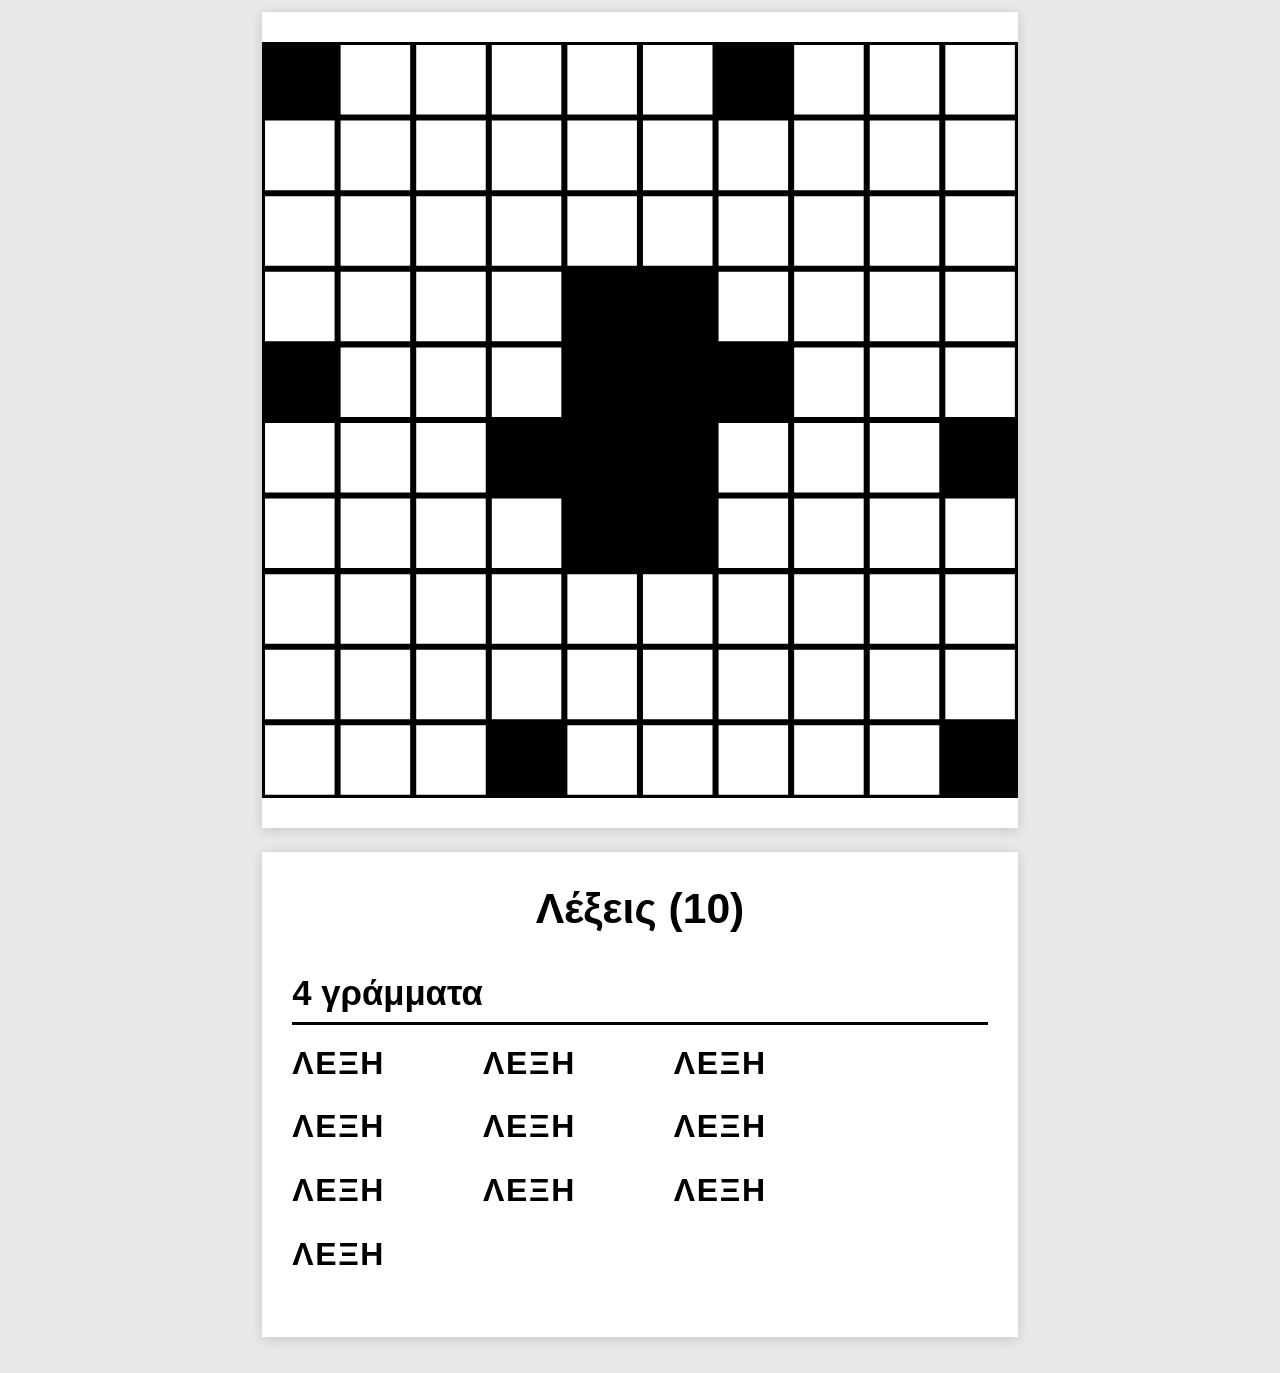
==== output/test_10.html @ add833e5 "perf: restrict long slots and rebalance 12x12 fill heuristics Co-authored-by: Cursor <cursoragent@cu" ====
<!DOCTYPE html>
<html lang="el">
<head>
  <meta charset="utf-8">
  <meta name="viewport" content="width=device-width, initial-scale=1">
  <title>Σταυρόλεξο</title>
  <link rel="stylesheet" href="/static/print.css">
  <style>
    :root {
      --grid-size-mm: 200.0mm;
    }
  </style>
</head>
<body>
  <section class="page page-grid" aria-label="Σελίδα πλέγματος">
    <h1 class="visually-hidden">Σταυρόλεξο — Πλέγμα</h1>
    <div class="grid-wrap">
      <svg xmlns="http://www.w3.org/2000/svg" viewBox="0 0 1000 1000" class="crossword-svg" role="img" aria-label="Πλέγμα σταυρόλεξου" shape-rendering="geometricPrecision">
<rect x="0" y="0" width="1000" height="1000" fill="#ffffff"/>
<rect x="0" y="0" width="100" height="100" fill="#000000" stroke="none"/>
<rect x="600" y="0" width="100" height="100" fill="#000000" stroke="none"/>
<rect x="400" y="300" width="100" height="100" fill="#000000" stroke="none"/>
<rect x="500" y="300" width="100" height="100" fill="#000000" stroke="none"/>
<rect x="0" y="400" width="100" height="100" fill="#000000" stroke="none"/>
<rect x="400" y="400" width="100" height="100" fill="#000000" stroke="none"/>
<rect x="500" y="400" width="100" height="100" fill="#000000" stroke="none"/>
<rect x="600" y="400" width="100" height="100" fill="#000000" stroke="none"/>
<rect x="300" y="500" width="100" height="100" fill="#000000" stroke="none"/>
<rect x="400" y="500" width="100" height="100" fill="#000000" stroke="none"/>
<rect x="500" y="500" width="100" height="100" fill="#000000" stroke="none"/>
<rect x="900" y="500" width="100" height="100" fill="#000000" stroke="none"/>
<rect x="400" y="600" width="100" height="100" fill="#000000" stroke="none"/>
<rect x="500" y="600" width="100" height="100" fill="#000000" stroke="none"/>
<rect x="300" y="900" width="100" height="100" fill="#000000" stroke="none"/>
<rect x="900" y="900" width="100" height="100" fill="#000000" stroke="none"/>
<line x1="0" y1="0" x2="0" y2="1000" stroke="#000000" stroke-width="8" stroke-linecap="square"/>
<line x1="0" y1="0" x2="1000" y2="0" stroke="#000000" stroke-width="8" stroke-linecap="square"/>
<line x1="100" y1="0" x2="100" y2="1000" stroke="#000000" stroke-width="8" stroke-linecap="square"/>
<line x1="0" y1="100" x2="1000" y2="100" stroke="#000000" stroke-width="8" stroke-linecap="square"/>
<line x1="200" y1="0" x2="200" y2="1000" stroke="#000000" stroke-width="8" stroke-linecap="square"/>
<line x1="0" y1="200" x2="1000" y2="200" stroke="#000000" stroke-width="8" stroke-linecap="square"/>
<line x1="300" y1="0" x2="300" y2="1000" stroke="#000000" stroke-width="8" stroke-linecap="square"/>
<line x1="0" y1="300" x2="1000" y2="300" stroke="#000000" stroke-width="8" stroke-linecap="square"/>
<line x1="400" y1="0" x2="400" y2="1000" stroke="#000000" stroke-width="8" stroke-linecap="square"/>
<line x1="0" y1="400" x2="1000" y2="400" stroke="#000000" stroke-width="8" stroke-linecap="square"/>
<line x1="500" y1="0" x2="500" y2="1000" stroke="#000000" stroke-width="8" stroke-linecap="square"/>
<line x1="0" y1="500" x2="1000" y2="500" stroke="#000000" stroke-width="8" stroke-linecap="square"/>
<line x1="600" y1="0" x2="600" y2="1000" stroke="#000000" stroke-width="8" stroke-linecap="square"/>
<line x1="0" y1="600" x2="1000" y2="600" stroke="#000000" stroke-width="8" stroke-linecap="square"/>
<line x1="700" y1="0" x2="700" y2="1000" stroke="#000000" stroke-width="8" stroke-linecap="square"/>
<line x1="0" y1="700" x2="1000" y2="700" stroke="#000000" stroke-width="8" stroke-linecap="square"/>
<line x1="800" y1="0" x2="800" y2="1000" stroke="#000000" stroke-width="8" stroke-linecap="square"/>
<line x1="0" y1="800" x2="1000" y2="800" stroke="#000000" stroke-width="8" stroke-linecap="square"/>
<line x1="900" y1="0" x2="900" y2="1000" stroke="#000000" stroke-width="8" stroke-linecap="square"/>
<line x1="0" y1="900" x2="1000" y2="900" stroke="#000000" stroke-width="8" stroke-linecap="square"/>
<line x1="1000" y1="0" x2="1000" y2="1000" stroke="#000000" stroke-width="8" stroke-linecap="square"/>
<line x1="0" y1="1000" x2="1000" y2="1000" stroke="#000000" stroke-width="8" stroke-linecap="square"/>
</svg>
    </div>
  </section>

  <section class="page page-words words-sparse" aria-label="Σελίδα λέξεων">
    <h1 class="words-title">Λέξεις (10)</h1>
    
    <div class="word-group">
      <h2>4 γράμματα</h2>
      <ul class="word-list">
        
        <li>ΛΕΞΗ</li>
        
        <li>ΛΕΞΗ</li>
        
        <li>ΛΕΞΗ</li>
        
        <li>ΛΕΞΗ</li>
        
        <li>ΛΕΞΗ</li>
        
        <li>ΛΕΞΗ</li>
        
        <li>ΛΕΞΗ</li>
        
        <li>ΛΕΞΗ</li>
        
        <li>ΛΕΞΗ</li>
        
        <li>ΛΕΞΗ</li>
        
      </ul>
    </div>
    
  </section>
</body>
</html>
---- static/print.css ----
/* Printable crossword — 2 pages A4, SVG grid, high contrast */

@page {
  size: A4 portrait;
  margin: 5mm;
}

* {
  box-sizing: border-box;
}

html, body {
  margin: 0;
  padding: 0;
  background: #fff;
  color: #000;
  font-family: "Segoe UI", Arial, Helvetica, sans-serif;
  -webkit-print-color-adjust: exact;
  print-color-adjust: exact;
}

.page {
  width: 200mm;
  min-height: 287mm;
  max-height: 287mm;
  overflow: hidden;
  page-break-after: always;
  break-after: page;
  display: flex;
  flex-direction: column;
  align-items: center;
}

.page:last-child {
  page-break-after: auto;
  break-after: auto;
}

.visually-hidden {
  position: absolute;
  width: 1px;
  height: 1px;
  padding: 0;
  margin: -1px;
  overflow: hidden;
  clip: rect(0, 0, 0, 0);
  white-space: nowrap;
  border: 0;
}

/* --- Page 1: SVG grid --- */

.page-grid {
  justify-content: center;
  padding: 0;
}

.grid-wrap {
  display: flex;
  align-items: center;
  justify-content: center;
  width: 200mm;
  height: 287mm;
  flex: 0 0 auto;
}

.crossword-svg {
  display: block;
  width: var(--grid-size-mm);
  height: var(--grid-size-mm);
  max-width: 200mm;
  max-height: 287mm;
  margin: 0 auto;
}

/* --- Page 2: Word list --- */

.page-words {
  justify-content: flex-start;
  padding: 4mm 2mm 0;
  width: 200mm;
}

.words-title {
  font-size: 30pt;
  font-weight: 800;
  line-height: 1.2;
  margin: 0 0 10mm;
  text-align: center;
  width: 100%;
}

.word-group {
  width: 100%;
  margin-bottom: 8mm;
  page-break-inside: avoid;
  break-inside: avoid;
}

.word-group h2 {
  font-size: 24pt;
  font-weight: 800;
  line-height: 1.25;
  margin: 0 0 4mm;
  border-bottom: 3px solid #000;
  padding-bottom: 2mm;
}

.word-list {
  list-style: none;
  margin: 0;
  padding: 0;
  display: flex;
  flex-wrap: wrap;
  gap: 5mm 10mm;
  align-items: baseline;
}

.word-list li {
  font-size: 22pt;
  font-weight: 700;
  line-height: 1.35;
  letter-spacing: 0.05em;
  min-width: 22%;
}

/* Fewer words → larger type */
.page-words.words-sparse .words-title { font-size: 32pt; }
.page-words.words-sparse .word-group h2 { font-size: 26pt; }
.page-words.words-sparse .word-list li { font-size: 24pt; line-height: 1.4; }

/* Medium word count */
.page-words.words-medium .words-title { font-size: 28pt; }
.page-words.words-medium .word-group h2 { font-size: 22pt; }
.page-words.words-medium .word-list li { font-size: 19pt; min-width: 20%; }

/* Many words → compact but readable */
.page-words.words-dense .words-title { font-size: 24pt; margin-bottom: 6mm; }
.page-words.words-dense .word-group { margin-bottom: 5mm; }
.page-words.words-dense .word-group h2 { font-size: 18pt; margin-bottom: 2mm; }
.page-words.words-dense .word-list { gap: 3mm 6mm; }
.page-words.words-dense .word-list li { font-size: 15pt; min-width: 16%; line-height: 1.3; }

/* Screen preview */
@media screen {
  body {
    padding: 12px;
    background: #e8e8e8;
  }

  .page {
    background: #fff;
    margin: 0 auto 24px;
    box-shadow: 0 2px 12px rgba(0, 0, 0, 0.15);
    padding: 8mm;
    max-width: 210mm;
    min-height: auto;
    max-height: none;
    overflow: visible;
  }

  .grid-wrap {
    height: auto;
    min-height: 280px;
  }

  .crossword-svg {
    width: min(var(--grid-size-mm), 90vw);
    height: min(var(--grid-size-mm), 90vw);
  }
}

@media print {
  html, body {
    width: 210mm;
    background: #fff;
  }

  body {
    margin: 0;
    padding: 0;
  }

  .page {
    box-shadow: none;
    margin: 0 auto;
    padding: 0;
    width: 200mm;
    min-height: 287mm;
    max-height: 287mm;
    overflow: hidden;
  }

  .page-grid .grid-wrap {
    height: 287mm;
  }

  .crossword-svg {
    width: 200mm;
    height: 200mm;
  }

  .page-words {
    padding-top: 3mm;
  }
}
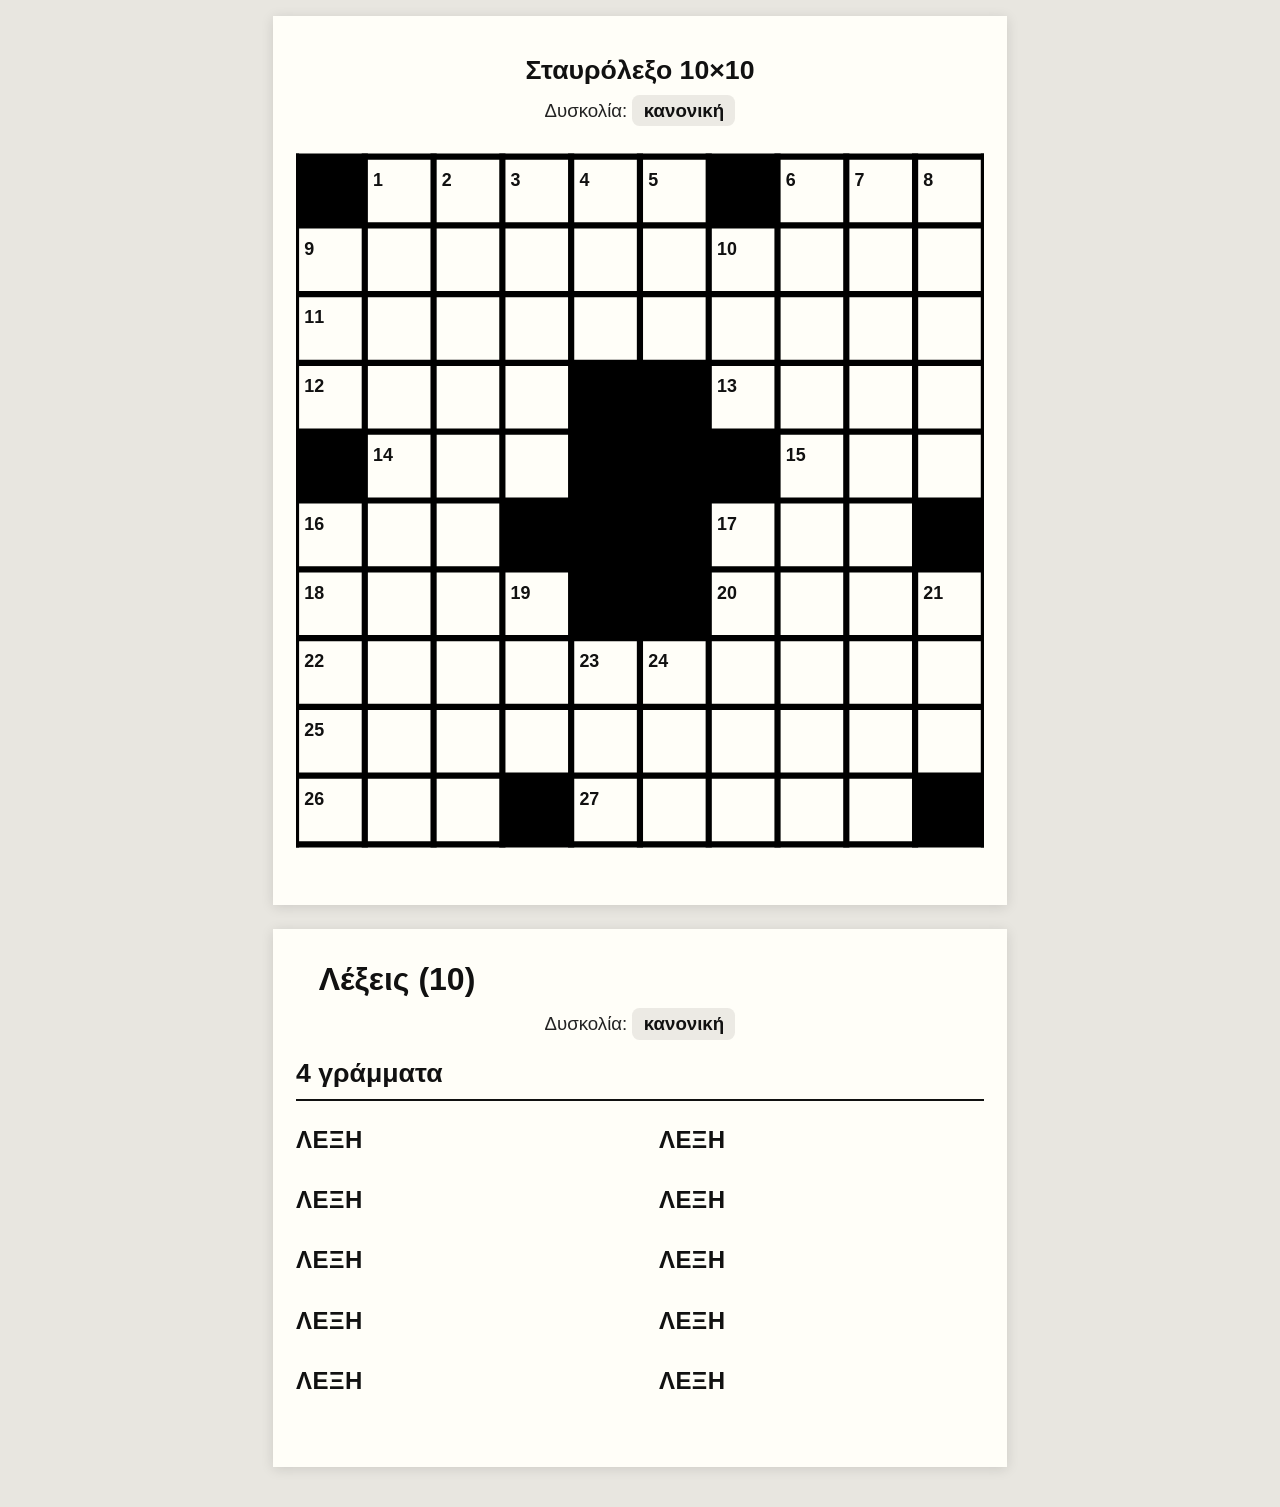
==== commit f2958b5f: "improve crossword print layout and large-print readability Co-authored-by: Cursor <cursoragent@curso" ====
--- a/output/test_10.html
+++ b/output/test_10.html
@@ -7,16 +7,27 @@
   <link rel="stylesheet" href="/static/print.css">
   <style>
     :root {
-      --grid-size-mm: 200.0mm;
+      --grid-size-mm: 186.0mm;
     }
   </style>
 </head>
 <body>
   <section class="page page-grid" aria-label="Σελίδα πλέγματος">
-    <h1 class="visually-hidden">Σταυρόλεξο — Πλέγμα</h1>
+    <header class="print-header">
+      <h1 class="print-title">Σταυρόλεξο 10×10</h1>
+      <p class="print-meta">
+        Δυσκολία:
+        <span class="difficulty-badge difficulty-normal">
+          κανονική
+        </span>
+      </p>
+    </header>
+
+    
+
     <div class="grid-wrap">
       <svg xmlns="http://www.w3.org/2000/svg" viewBox="0 0 1000 1000" class="crossword-svg" role="img" aria-label="Πλέγμα σταυρόλεξου" shape-rendering="geometricPrecision">
-<rect x="0" y="0" width="1000" height="1000" fill="#ffffff"/>
+<rect x="0" y="0" width="1000" height="1000" fill="#fffef8"/>
 <rect x="0" y="0" width="100" height="100" fill="#000000" stroke="none"/>
 <rect x="600" y="0" width="100" height="100" fill="#000000" stroke="none"/>
 <rect x="400" y="300" width="100" height="100" fill="#000000" stroke="none"/>
@@ -33,34 +44,70 @@
 <rect x="500" y="600" width="100" height="100" fill="#000000" stroke="none"/>
 <rect x="300" y="900" width="100" height="100" fill="#000000" stroke="none"/>
 <rect x="900" y="900" width="100" height="100" fill="#000000" stroke="none"/>
-<line x1="0" y1="0" x2="0" y2="1000" stroke="#000000" stroke-width="8" stroke-linecap="square"/>
-<line x1="0" y1="0" x2="1000" y2="0" stroke="#000000" stroke-width="8" stroke-linecap="square"/>
-<line x1="100" y1="0" x2="100" y2="1000" stroke="#000000" stroke-width="8" stroke-linecap="square"/>
-<line x1="0" y1="100" x2="1000" y2="100" stroke="#000000" stroke-width="8" stroke-linecap="square"/>
-<line x1="200" y1="0" x2="200" y2="1000" stroke="#000000" stroke-width="8" stroke-linecap="square"/>
-<line x1="0" y1="200" x2="1000" y2="200" stroke="#000000" stroke-width="8" stroke-linecap="square"/>
-<line x1="300" y1="0" x2="300" y2="1000" stroke="#000000" stroke-width="8" stroke-linecap="square"/>
-<line x1="0" y1="300" x2="1000" y2="300" stroke="#000000" stroke-width="8" stroke-linecap="square"/>
-<line x1="400" y1="0" x2="400" y2="1000" stroke="#000000" stroke-width="8" stroke-linecap="square"/>
-<line x1="0" y1="400" x2="1000" y2="400" stroke="#000000" stroke-width="8" stroke-linecap="square"/>
-<line x1="500" y1="0" x2="500" y2="1000" stroke="#000000" stroke-width="8" stroke-linecap="square"/>
-<line x1="0" y1="500" x2="1000" y2="500" stroke="#000000" stroke-width="8" stroke-linecap="square"/>
-<line x1="600" y1="0" x2="600" y2="1000" stroke="#000000" stroke-width="8" stroke-linecap="square"/>
-<line x1="0" y1="600" x2="1000" y2="600" stroke="#000000" stroke-width="8" stroke-linecap="square"/>
-<line x1="700" y1="0" x2="700" y2="1000" stroke="#000000" stroke-width="8" stroke-linecap="square"/>
-<line x1="0" y1="700" x2="1000" y2="700" stroke="#000000" stroke-width="8" stroke-linecap="square"/>
-<line x1="800" y1="0" x2="800" y2="1000" stroke="#000000" stroke-width="8" stroke-linecap="square"/>
-<line x1="0" y1="800" x2="1000" y2="800" stroke="#000000" stroke-width="8" stroke-linecap="square"/>
-<line x1="900" y1="0" x2="900" y2="1000" stroke="#000000" stroke-width="8" stroke-linecap="square"/>
-<line x1="0" y1="900" x2="1000" y2="900" stroke="#000000" stroke-width="8" stroke-linecap="square"/>
-<line x1="1000" y1="0" x2="1000" y2="1000" stroke="#000000" stroke-width="8" stroke-linecap="square"/>
-<line x1="0" y1="1000" x2="1000" y2="1000" stroke="#000000" stroke-width="8" stroke-linecap="square"/>
+<line x1="0" y1="0" x2="0" y2="1000" stroke="#000000" stroke-width="9" stroke-linecap="square"/>
+<line x1="0" y1="0" x2="1000" y2="0" stroke="#000000" stroke-width="9" stroke-linecap="square"/>
+<line x1="100" y1="0" x2="100" y2="1000" stroke="#000000" stroke-width="9" stroke-linecap="square"/>
+<line x1="0" y1="100" x2="1000" y2="100" stroke="#000000" stroke-width="9" stroke-linecap="square"/>
+<line x1="200" y1="0" x2="200" y2="1000" stroke="#000000" stroke-width="9" stroke-linecap="square"/>
+<line x1="0" y1="200" x2="1000" y2="200" stroke="#000000" stroke-width="9" stroke-linecap="square"/>
+<line x1="300" y1="0" x2="300" y2="1000" stroke="#000000" stroke-width="9" stroke-linecap="square"/>
+<line x1="0" y1="300" x2="1000" y2="300" stroke="#000000" stroke-width="9" stroke-linecap="square"/>
+<line x1="400" y1="0" x2="400" y2="1000" stroke="#000000" stroke-width="9" stroke-linecap="square"/>
+<line x1="0" y1="400" x2="1000" y2="400" stroke="#000000" stroke-width="9" stroke-linecap="square"/>
+<line x1="500" y1="0" x2="500" y2="1000" stroke="#000000" stroke-width="9" stroke-linecap="square"/>
+<line x1="0" y1="500" x2="1000" y2="500" stroke="#000000" stroke-width="9" stroke-linecap="square"/>
+<line x1="600" y1="0" x2="600" y2="1000" stroke="#000000" stroke-width="9" stroke-linecap="square"/>
+<line x1="0" y1="600" x2="1000" y2="600" stroke="#000000" stroke-width="9" stroke-linecap="square"/>
+<line x1="700" y1="0" x2="700" y2="1000" stroke="#000000" stroke-width="9" stroke-linecap="square"/>
+<line x1="0" y1="700" x2="1000" y2="700" stroke="#000000" stroke-width="9" stroke-linecap="square"/>
+<line x1="800" y1="0" x2="800" y2="1000" stroke="#000000" stroke-width="9" stroke-linecap="square"/>
+<line x1="0" y1="800" x2="1000" y2="800" stroke="#000000" stroke-width="9" stroke-linecap="square"/>
+<line x1="900" y1="0" x2="900" y2="1000" stroke="#000000" stroke-width="9" stroke-linecap="square"/>
+<line x1="0" y1="900" x2="1000" y2="900" stroke="#000000" stroke-width="9" stroke-linecap="square"/>
+<line x1="1000" y1="0" x2="1000" y2="1000" stroke="#000000" stroke-width="9" stroke-linecap="square"/>
+<line x1="0" y1="1000" x2="1000" y2="1000" stroke="#000000" stroke-width="9" stroke-linecap="square"/>
+<text x="112.0" y="24.0" text-anchor="start" dominant-baseline="hanging" font-family="Segoe UI, Arial, Helvetica, sans-serif" font-size="26.0" font-weight="700" fill="#111111">1</text>
+<text x="212.0" y="24.0" text-anchor="start" dominant-baseline="hanging" font-family="Segoe UI, Arial, Helvetica, sans-serif" font-size="26.0" font-weight="700" fill="#111111">2</text>
+<text x="312.0" y="24.0" text-anchor="start" dominant-baseline="hanging" font-family="Segoe UI, Arial, Helvetica, sans-serif" font-size="26.0" font-weight="700" fill="#111111">3</text>
+<text x="412.0" y="24.0" text-anchor="start" dominant-baseline="hanging" font-family="Segoe UI, Arial, Helvetica, sans-serif" font-size="26.0" font-weight="700" fill="#111111">4</text>
+<text x="512.0" y="24.0" text-anchor="start" dominant-baseline="hanging" font-family="Segoe UI, Arial, Helvetica, sans-serif" font-size="26.0" font-weight="700" fill="#111111">5</text>
+<text x="712.0" y="24.0" text-anchor="start" dominant-baseline="hanging" font-family="Segoe UI, Arial, Helvetica, sans-serif" font-size="26.0" font-weight="700" fill="#111111">6</text>
+<text x="812.0" y="24.0" text-anchor="start" dominant-baseline="hanging" font-family="Segoe UI, Arial, Helvetica, sans-serif" font-size="26.0" font-weight="700" fill="#111111">7</text>
+<text x="912.0" y="24.0" text-anchor="start" dominant-baseline="hanging" font-family="Segoe UI, Arial, Helvetica, sans-serif" font-size="26.0" font-weight="700" fill="#111111">8</text>
+<text x="12.0" y="124.0" text-anchor="start" dominant-baseline="hanging" font-family="Segoe UI, Arial, Helvetica, sans-serif" font-size="26.0" font-weight="700" fill="#111111">9</text>
+<text x="612.0" y="124.0" text-anchor="start" dominant-baseline="hanging" font-family="Segoe UI, Arial, Helvetica, sans-serif" font-size="26.0" font-weight="700" fill="#111111">10</text>
+<text x="12.0" y="224.0" text-anchor="start" dominant-baseline="hanging" font-family="Segoe UI, Arial, Helvetica, sans-serif" font-size="26.0" font-weight="700" fill="#111111">11</text>
+<text x="12.0" y="324.0" text-anchor="start" dominant-baseline="hanging" font-family="Segoe UI, Arial, Helvetica, sans-serif" font-size="26.0" font-weight="700" fill="#111111">12</text>
+<text x="612.0" y="324.0" text-anchor="start" dominant-baseline="hanging" font-family="Segoe UI, Arial, Helvetica, sans-serif" font-size="26.0" font-weight="700" fill="#111111">13</text>
+<text x="112.0" y="424.0" text-anchor="start" dominant-baseline="hanging" font-family="Segoe UI, Arial, Helvetica, sans-serif" font-size="26.0" font-weight="700" fill="#111111">14</text>
+<text x="712.0" y="424.0" text-anchor="start" dominant-baseline="hanging" font-family="Segoe UI, Arial, Helvetica, sans-serif" font-size="26.0" font-weight="700" fill="#111111">15</text>
+<text x="12.0" y="524.0" text-anchor="start" dominant-baseline="hanging" font-family="Segoe UI, Arial, Helvetica, sans-serif" font-size="26.0" font-weight="700" fill="#111111">16</text>
+<text x="612.0" y="524.0" text-anchor="start" dominant-baseline="hanging" font-family="Segoe UI, Arial, Helvetica, sans-serif" font-size="26.0" font-weight="700" fill="#111111">17</text>
+<text x="12.0" y="624.0" text-anchor="start" dominant-baseline="hanging" font-family="Segoe UI, Arial, Helvetica, sans-serif" font-size="26.0" font-weight="700" fill="#111111">18</text>
+<text x="312.0" y="624.0" text-anchor="start" dominant-baseline="hanging" font-family="Segoe UI, Arial, Helvetica, sans-serif" font-size="26.0" font-weight="700" fill="#111111">19</text>
+<text x="612.0" y="624.0" text-anchor="start" dominant-baseline="hanging" font-family="Segoe UI, Arial, Helvetica, sans-serif" font-size="26.0" font-weight="700" fill="#111111">20</text>
+<text x="912.0" y="624.0" text-anchor="start" dominant-baseline="hanging" font-family="Segoe UI, Arial, Helvetica, sans-serif" font-size="26.0" font-weight="700" fill="#111111">21</text>
+<text x="12.0" y="724.0" text-anchor="start" dominant-baseline="hanging" font-family="Segoe UI, Arial, Helvetica, sans-serif" font-size="26.0" font-weight="700" fill="#111111">22</text>
+<text x="412.0" y="724.0" text-anchor="start" dominant-baseline="hanging" font-family="Segoe UI, Arial, Helvetica, sans-serif" font-size="26.0" font-weight="700" fill="#111111">23</text>
+<text x="512.0" y="724.0" text-anchor="start" dominant-baseline="hanging" font-family="Segoe UI, Arial, Helvetica, sans-serif" font-size="26.0" font-weight="700" fill="#111111">24</text>
+<text x="12.0" y="824.0" text-anchor="start" dominant-baseline="hanging" font-family="Segoe UI, Arial, Helvetica, sans-serif" font-size="26.0" font-weight="700" fill="#111111">25</text>
+<text x="12.0" y="924.0" text-anchor="start" dominant-baseline="hanging" font-family="Segoe UI, Arial, Helvetica, sans-serif" font-size="26.0" font-weight="700" fill="#111111">26</text>
+<text x="412.0" y="924.0" text-anchor="start" dominant-baseline="hanging" font-family="Segoe UI, Arial, Helvetica, sans-serif" font-size="26.0" font-weight="700" fill="#111111">27</text>
 </svg>
     </div>
   </section>
 
   <section class="page page-words words-sparse" aria-label="Σελίδα λέξεων">
-    <h1 class="words-title">Λέξεις (10)</h1>
+    <header class="print-header print-header-words">
+      <h1 class="words-title">Λέξεις (10)</h1>
+      <p class="print-meta">
+        Δυσκολία:
+        <span class="difficulty-badge difficulty-normal">
+          κανονική
+        </span>
+      </p>
+    </header>
+
     
     <div class="word-group">
       <h2>4 γράμματα</h2>
--- a/static/print.css
+++ b/static/print.css
@@ -1,8 +1,8 @@
-/* Printable crossword — 2 pages A4, SVG grid, high contrast */
+/* Printable crossword — A4 large-print layout, high contrast */
 
 @page {
   size: A4 portrait;
-  margin: 5mm;
+  margin: 8mm;
 }
 
 * {
@@ -12,23 +12,26 @@
 html, body {
   margin: 0;
   padding: 0;
-  background: #fff;
-  color: #000;
+  background: #fffef8;
+  color: #111111;
   font-family: "Segoe UI", Arial, Helvetica, sans-serif;
+  font-size: 16px;
+  line-height: 1.55;
   -webkit-print-color-adjust: exact;
   print-color-adjust: exact;
 }
 
 .page {
-  width: 200mm;
-  min-height: 287mm;
-  max-height: 287mm;
+  width: 194mm;
+  min-height: 281mm;
+  max-height: 281mm;
   overflow: hidden;
   page-break-after: always;
   break-after: page;
   display: flex;
   flex-direction: column;
-  align-items: center;
+  align-items: stretch;
+  background: #fffef8;
 }
 
 .page:last-child {
@@ -48,111 +51,182 @@
   border: 0;
 }
 
+/* --- Headers / metadata --- */
+
+.print-header {
+  text-align: center;
+  padding: 4mm 6mm 2mm;
+  flex: 0 0 auto;
+}
+
+.print-header-words {
+  padding-top: 2mm;
+  padding-bottom: 4mm;
+}
+
+.print-title {
+  margin: 0 0 2mm;
+  font-size: 20pt;
+  font-weight: 700;
+  line-height: 1.25;
+  color: #111111;
+}
+
+.print-meta {
+  margin: 0;
+  font-size: 14pt;
+  line-height: 1.5;
+  color: #222222;
+}
+
+.difficulty-badge {
+  display: inline-block;
+  padding: 0.5mm 3mm;
+  border-radius: 2mm;
+  font-weight: 700;
+  font-size: 14pt;
+}
+
+.difficulty-normal {
+  background: #eceae4;
+  color: #111111;
+}
+
+.difficulty-easy {
+  background: #e4ecf4;
+  color: #111111;
+}
+
 /* --- Page 1: SVG grid --- */
 
 .page-grid {
-  justify-content: center;
-  padding: 0;
+  justify-content: flex-start;
+  padding: 0 4mm;
+}
+
+.helper-note {
+  margin: 0 6mm 4mm;
+  padding: 0;
+  font-size: 14pt;
+  font-weight: 600;
+  line-height: 1.55;
+  text-align: center;
+  color: #222222;
+}
+
+.helper-note.easy-note {
+  font-size: 14pt;
+  color: #222222;
 }
 
 .grid-wrap {
   display: flex;
   align-items: center;
   justify-content: center;
-  width: 200mm;
-  height: 287mm;
-  flex: 0 0 auto;
+  width: 100%;
+  flex: 1 1 auto;
+  padding: 4mm 0 8mm;
+  min-height: 0;
 }
 
 .crossword-svg {
   display: block;
   width: var(--grid-size-mm);
   height: var(--grid-size-mm);
-  max-width: 200mm;
-  max-height: 287mm;
+  max-width: 186mm;
+  max-height: 186mm;
   margin: 0 auto;
 }
 
-/* --- Page 2: Word list --- */
+/* --- Page 2: Word list (clues) --- */
 
 .page-words {
   justify-content: flex-start;
-  padding: 4mm 2mm 0;
-  width: 200mm;
+  padding: 2mm 8mm 6mm;
+  width: 194mm;
 }
 
 .words-title {
-  font-size: 30pt;
-  font-weight: 800;
-  line-height: 1.2;
-  margin: 0 0 10mm;
-  text-align: center;
-  width: 100%;
+  font-size: 22pt;
+  font-weight: 700;
+  line-height: 1.3;
+  margin: 0 0 2mm;
+  text-align: left;
+  color: #111111;
 }
 
 .word-group {
   width: 100%;
-  margin-bottom: 8mm;
+  margin-bottom: 7mm;
   page-break-inside: avoid;
   break-inside: avoid;
 }
 
 .word-group h2 {
-  font-size: 24pt;
-  font-weight: 800;
-  line-height: 1.25;
+  font-size: 18pt;
+  font-weight: 700;
+  line-height: 1.35;
   margin: 0 0 4mm;
-  border-bottom: 3px solid #000;
+  border-bottom: 2px solid #111111;
   padding-bottom: 2mm;
+  text-align: left;
+  color: #111111;
 }
 
 .word-list {
   list-style: none;
   margin: 0;
   padding: 0;
-  display: flex;
-  flex-wrap: wrap;
-  gap: 5mm 10mm;
-  align-items: baseline;
+  columns: 2;
+  column-gap: 10mm;
 }
 
 .word-list li {
-  font-size: 22pt;
-  font-weight: 700;
-  line-height: 1.35;
-  letter-spacing: 0.05em;
-  min-width: 22%;
+  font-size: 16pt;
+  font-weight: 600;
+  line-height: 1.6;
+  letter-spacing: 0.02em;
+  text-align: left;
+  color: #111111;
+  margin: 0 0 3.5mm;
+  padding: 1mm 0;
+  break-inside: avoid;
+  page-break-inside: avoid;
 }
 
 /* Fewer words → larger type */
-.page-words.words-sparse .words-title { font-size: 32pt; }
-.page-words.words-sparse .word-group h2 { font-size: 26pt; }
-.page-words.words-sparse .word-list li { font-size: 24pt; line-height: 1.4; }
+.page-words.words-sparse .words-title { font-size: 24pt; }
+.page-words.words-sparse .word-group h2 { font-size: 20pt; }
+.page-words.words-sparse .word-list li { font-size: 18pt; line-height: 1.65; }
 
 /* Medium word count */
-.page-words.words-medium .words-title { font-size: 28pt; }
-.page-words.words-medium .word-group h2 { font-size: 22pt; }
-.page-words.words-medium .word-list li { font-size: 19pt; min-width: 20%; }
-
-/* Many words → compact but readable */
-.page-words.words-dense .words-title { font-size: 24pt; margin-bottom: 6mm; }
+.page-words.words-medium .words-title { font-size: 22pt; }
+.page-words.words-medium .word-group h2 { font-size: 18pt; }
+.page-words.words-medium .word-list li { font-size: 16pt; }
+
+/* Many words — still ≥16pt, tighter vertical rhythm */
+.page-words.words-dense .words-title { font-size: 20pt; margin-bottom: 4mm; }
 .page-words.words-dense .word-group { margin-bottom: 5mm; }
-.page-words.words-dense .word-group h2 { font-size: 18pt; margin-bottom: 2mm; }
-.page-words.words-dense .word-list { gap: 3mm 6mm; }
-.page-words.words-dense .word-list li { font-size: 15pt; min-width: 16%; line-height: 1.3; }
+.page-words.words-dense .word-group h2 { font-size: 17pt; margin-bottom: 3mm; }
+.page-words.words-dense .word-list { column-gap: 8mm; }
+.page-words.words-dense .word-list li {
+  font-size: 16pt;
+  line-height: 1.55;
+  margin-bottom: 2.5mm;
+}
 
 /* Screen preview */
 @media screen {
   body {
-    padding: 12px;
-    background: #e8e8e8;
+    padding: 16px;
+    background: #e8e6e0;
   }
 
   .page {
-    background: #fff;
+    background: #fffef8;
     margin: 0 auto 24px;
-    box-shadow: 0 2px 12px rgba(0, 0, 0, 0.15);
-    padding: 8mm;
+    box-shadow: 0 2px 12px rgba(0, 0, 0, 0.12);
+    padding: 6mm;
     max-width: 210mm;
     min-height: auto;
     max-height: none;
@@ -160,20 +234,20 @@
   }
 
   .grid-wrap {
-    height: auto;
     min-height: 280px;
   }
 
   .crossword-svg {
-    width: min(var(--grid-size-mm), 90vw);
-    height: min(var(--grid-size-mm), 90vw);
+    width: min(var(--grid-size-mm), 92vw);
+    height: min(var(--grid-size-mm), 92vw);
   }
 }
 
 @media print {
   html, body {
     width: 210mm;
-    background: #fff;
+    background: #fffef8;
+    font-size: 16pt;
   }
 
   body {
@@ -185,22 +259,19 @@
     box-shadow: none;
     margin: 0 auto;
     padding: 0;
-    width: 200mm;
-    min-height: 287mm;
-    max-height: 287mm;
+    width: 194mm;
+    min-height: 281mm;
+    max-height: 281mm;
     overflow: hidden;
-  }
-
-  .page-grid .grid-wrap {
-    height: 287mm;
+    background: #fffef8;
   }
 
   .crossword-svg {
-    width: 200mm;
-    height: 200mm;
+    width: var(--grid-size-mm);
+    height: var(--grid-size-mm);
   }
 
   .page-words {
-    padding-top: 3mm;
-  }
-}
+    padding-top: 4mm;
+  }
+}
